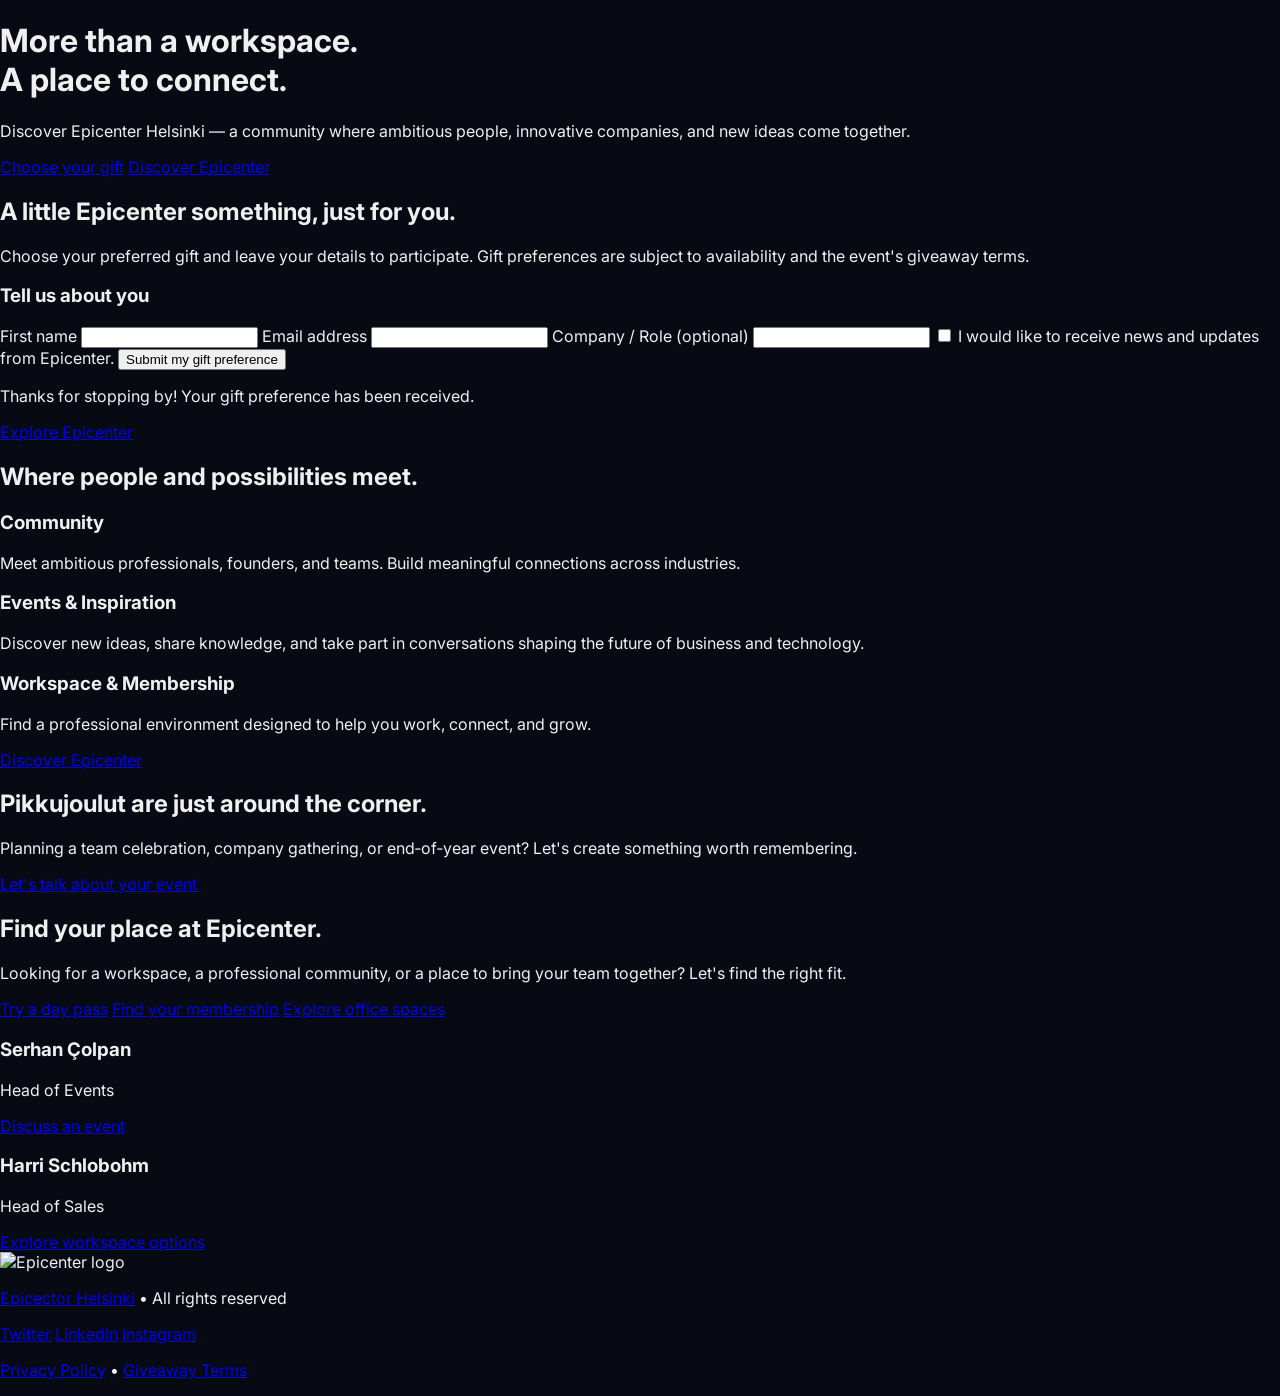
==== landing.html @ 3cfb0aae "Add landing page for Epicenter Women in Tech campaign" ====
<!DOCTYPE html>
<html lang="en">
<head>
  <meta charset="UTF-8" />
  <meta name="viewport" content="width=device-width, initial-scale=1.0" />
  <title>Epicenter Helsinki – Women in Tech Gift Experience</title>
  <meta name="description" content="Choose your Epicenter gift, learn about our community, and explore day‑pass & membership options at the Women in Tech event." />
  <link rel="icon" href="For%20sharing%20externally/Logos/PNG/Epicenter_general_white.png" type="image/png" />
  <!-- Google Fonts (Inter) -->
  <link href="https://fonts.googleapis.com/css2?family=Inter:wght@400;600;700&display=swap" rel="stylesheet" />
  <!-- Brand Font (ALS Schlange Slab) -->
  <style>
    @font-face {
      font-family: 'ALS Schlange Slab';
      src: url('For%20sharing%20externally/Epicenter%20Fonts/ALS%20Schlange%20Slab/Art.%20Lebedev%20Studio%20-%20ALSSchlangeslab.otf') format('opentype');
      font-weight: 400;
      font-style: normal;
    }
    body { font-family: 'ALS Schlange Slab', 'Inter', sans-serif; margin:0; background:#070913; color:#f0f0f0; }
  </style>
  <link rel="stylesheet" href="css/landing.css" />
</head>
<body>
  <header class="hero">
    <h1>More than a workspace.<br/>A place to connect.</h1>
    <p class="hero-subtitle">Discover Epicenter Helsinki — a community where ambitious people, innovative companies, and new ideas come together.</p>
    <div class="hero-cta">
      <a href="#gift-section" class="btn-primary">Choose your gift</a>
      <a href="https://epicenterhelsinki.com" target="_blank" class="btn-secondary">Discover Epicenter</a>
    </div>
  </header>

  <section id="gift-section" class="gift-selection">
    <h2>A little Epicenter something, just for you.</h2>
    <p class="gift-intro">Choose your preferred gift and leave your details to participate. Gift preferences are subject to availability and the event's giveaway terms.</p>
    <div class="gift-grid" id="gift-grid"></div>
    <form id="gift-form" class="gift-form" novalidate>
      <h3>Tell us about you</h3>
      <label>
        <span>First name</span>
        <input type="text" name="firstName" required />
      </label>
      <label>
        <span>Email address</span>
        <input type="email" name="email" required />
      </label>
      <label>
        <span>Company / Role (optional)</span>
        <input type="text" name="company" />
      </label>
      <label class="checkbox-label">
        <input type="checkbox" name="newsletter" />
        <span>I would like to receive news and updates from Epicenter.</span>
      </label>
      <button type="submit" class="btn-primary">Submit my gift preference</button>
    </form>
    <div id="form-success" class="modal hidden">
      <p>Thanks for stopping by! Your gift preference has been received.</p>
      <a href="https://epicenterhelsinki.com" target="_blank" class="btn-secondary">Explore Epicenter</a>
    </div>
  </section>

  <section class="discover-epicenter">
    <h2>Where people and possibilities meet.</h2>
    <div class="discover-grid">
      <div class="discover-item">
        <h3>Community</h3>
        <p>Meet ambitious professionals, founders, and teams. Build meaningful connections across industries.</p>
      </div>
      <div class="discover-item">
        <h3>Events & Inspiration</h3>
        <p>Discover new ideas, share knowledge, and take part in conversations shaping the future of business and technology.</p>
      </div>
      <div class="discover-item">
        <h3>Workspace & Membership</h3>
        <p>Find a professional environment designed to help you work, connect, and grow.</p>
      </div>
    </div>
    <a href="https://epicenterhelsinki.com" target="_blank" class="btn-primary">Discover Epicenter</a>
  </section>

  <section class="pikkujoulut">
    <h2>Pikkujoulut are just around the corner.</h2>
    <p>Planning a team celebration, company gathering, or end‑of‑year event? Let's create something worth remembering.</p>
    <a href="mailto:serhan@epicenterhelsinki.com" class="btn-primary">Let's talk about your event</a>
  </section>

  <section class="workspace-sales">
    <h2>Find your place at Epicenter.</h2>
    <p>Looking for a workspace, a professional community, or a place to bring your team together? Let's find the right fit.</p>
    <div class="workspace-actions">
      <a href="https://epicenterhelsinki.com/day-pass" target="_blank" class="btn-primary">Try a day pass</a>
      <a href="https://epicenterhelsinki.com/membership" target="_blank" class="btn-secondary">Find your membership</a>
      <a href="mailto:harri@epicenterhelsinki.com" class="btn-secondary">Explore office spaces</a>
    </div>
  </section>

  <section class="contact-cards">
    <div class="contact-card">
      <h3>Serhan Çolpan</h3>
      <p>Head of Events</p>
      <a href="mailto:serhan@epicenterhelsinki.com" class="btn-primary">Discuss an event</a>
    </div>
    <div class="contact-card">
      <h3>Harri Schlobohm</h3>
      <p>Head of Sales</p>
      <a href="mailto:harri@epicenterhelsinki.com" class="btn-primary">Explore workspace options</a>
    </div>
  </section>

  <footer class="site-footer">
    <img src="For%20sharing%20externally/Logos/PNG/Epicenter_general_white.png" alt="Epicenter logo" class="footer-logo" />
    <p><a href="https://epicenterhelsinki.com" target="_blank">Epicector Helsinki</a> • All rights reserved</p>
    <nav class="social-links">
      <a href="https://twitter.com/epicenterhelsinki" target="_blank" aria-label="Twitter">Twitter</a>
      <a href="https://www.linkedin.com/company/epicenterhelsinki" target="_blank" aria-label="LinkedIn">LinkedIn</a>
      <a href="https://instagram.com/epicenterhelsinki" target="_blank" aria-label="Instagram">Instagram</a>
    </nav>
    <p><a href="/privacy.html" target="_blank">Privacy Policy</a> • <a href="/terms.html" target="_blank">Giveaway Terms</a></p>
  </footer>

  <script src="js/config.js"></script>
  <script src="js/landing.js"></script>
</body>
</html>
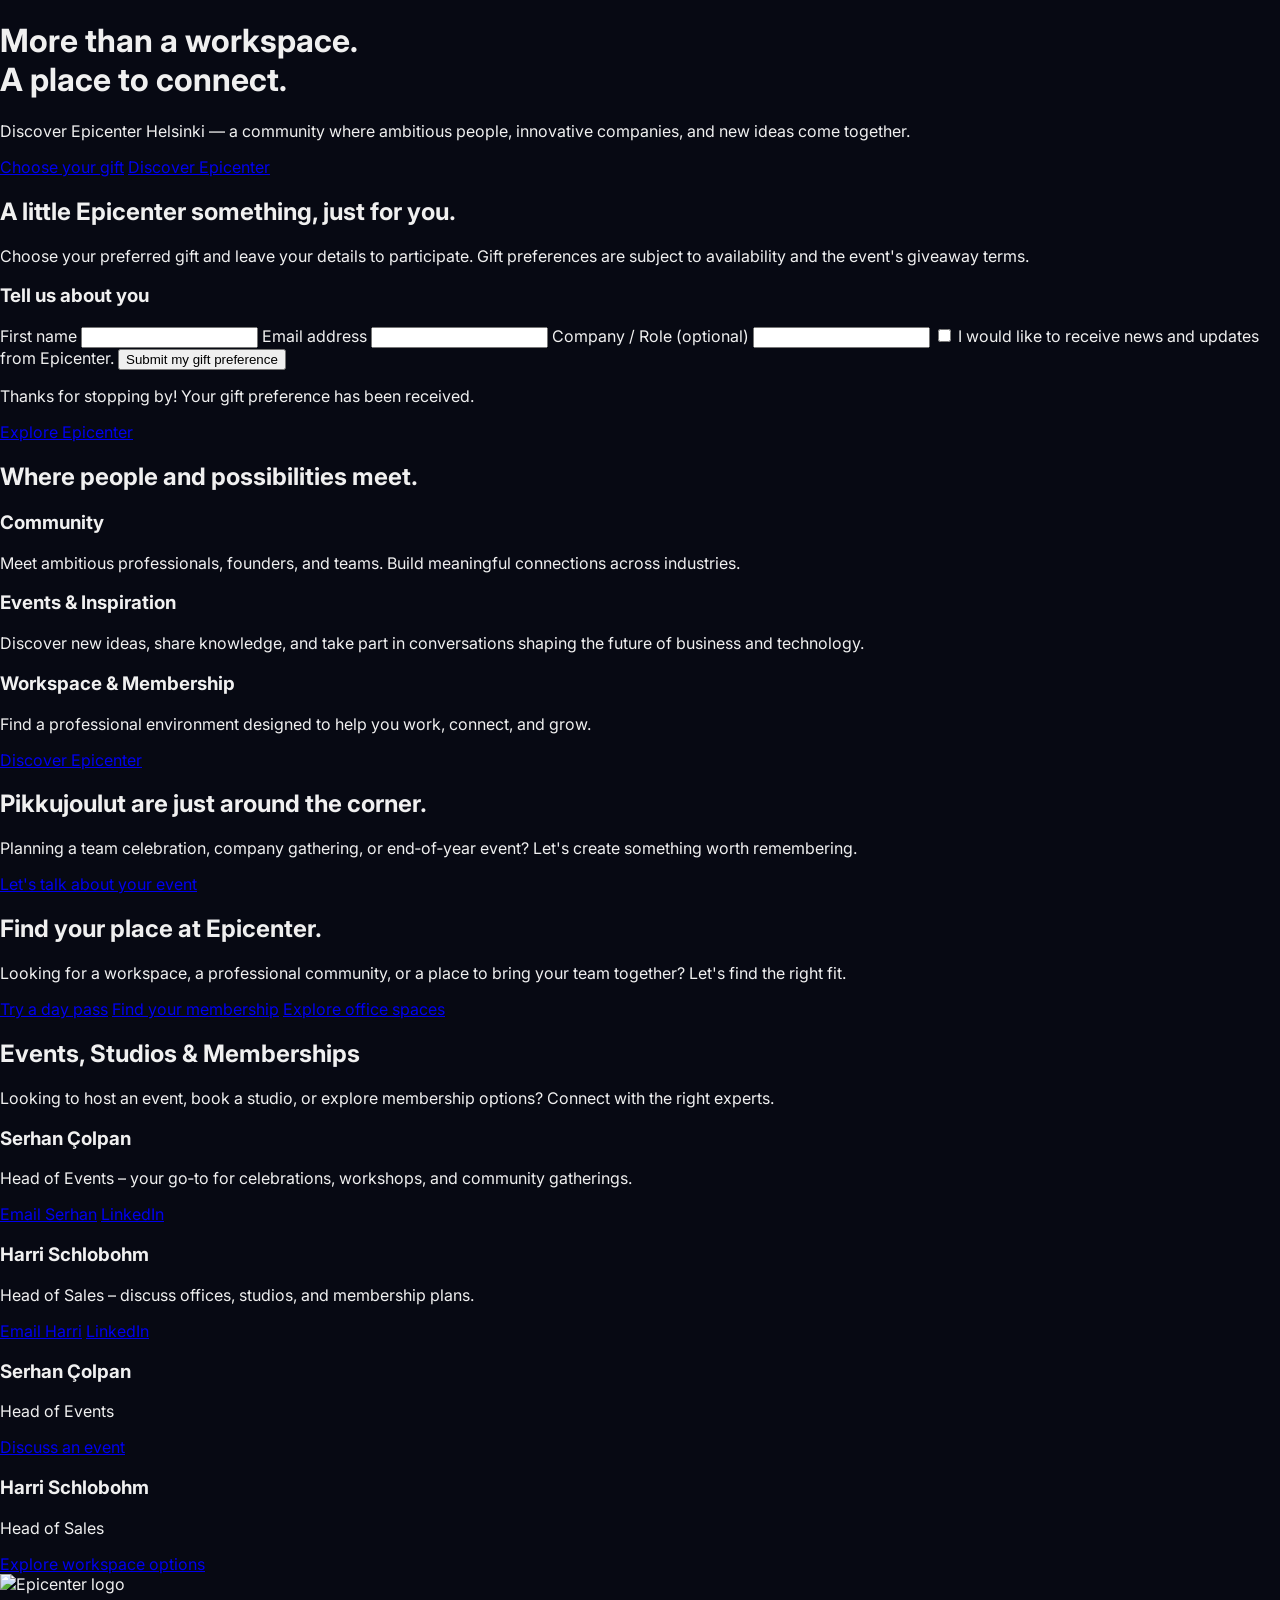
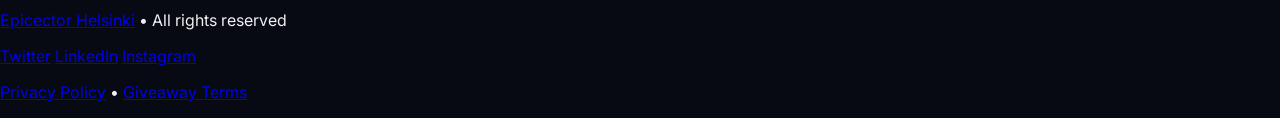
==== commit c5de68e5: "Add Events & Studios contact section to index.html" ====
--- a/landing.html
+++ b/landing.html
@@ -52,6 +52,7 @@
         <input type="checkbox" name="newsletter" />
         <span>I would like to receive news and updates from Epicenter.</span>
       </label>
+      <input type="hidden" name="gift" id="selected-gift" value="" />
       <button type="submit" class="btn-primary">Submit my gift preference</button>
     </form>
     <div id="form-success" class="modal hidden">
@@ -95,6 +96,26 @@
     </div>
   </section>
 
+<!-- Events & Studios Section -->
+<section class="events-studios">
+  <h2>Events, Studios & Memberships</h2>
+  <p>Looking to host an event, book a studio, or explore membership options? Connect with the right experts.</p>
+  <div class="event-cards">
+    <div class="event-card">
+      <h3>Serhan Çolpan</h3>
+      <p>Head of Events – your go‑to for celebrations, workshops, and community gatherings.</p>
+      <a href="mailto:serhan@epicenterhelsinki.com" class="btn-primary">Email Serhan</a>
+      <a href="https://www.linkedin.com/in/serhancolpan" target="_blank" class="btn-secondary">LinkedIn</a>
+    </div>
+    <div class="event-card">
+      <h3>Harri Schlobohm</h3>
+      <p>Head of Sales – discuss offices, studios, and membership plans.</p>
+      <a href="mailto:harri@epicenterhelsinki.com" class="btn-primary">Email Harri</a>
+      <a href="https://www.linkedin.com/in/harrischlobohm" target="_blank" class="btn-secondary">LinkedIn</a>
+    </div>
+  </div>
+</section>
+
   <section class="contact-cards">
     <div class="contact-card">
       <h3>Serhan Çolpan</h3>
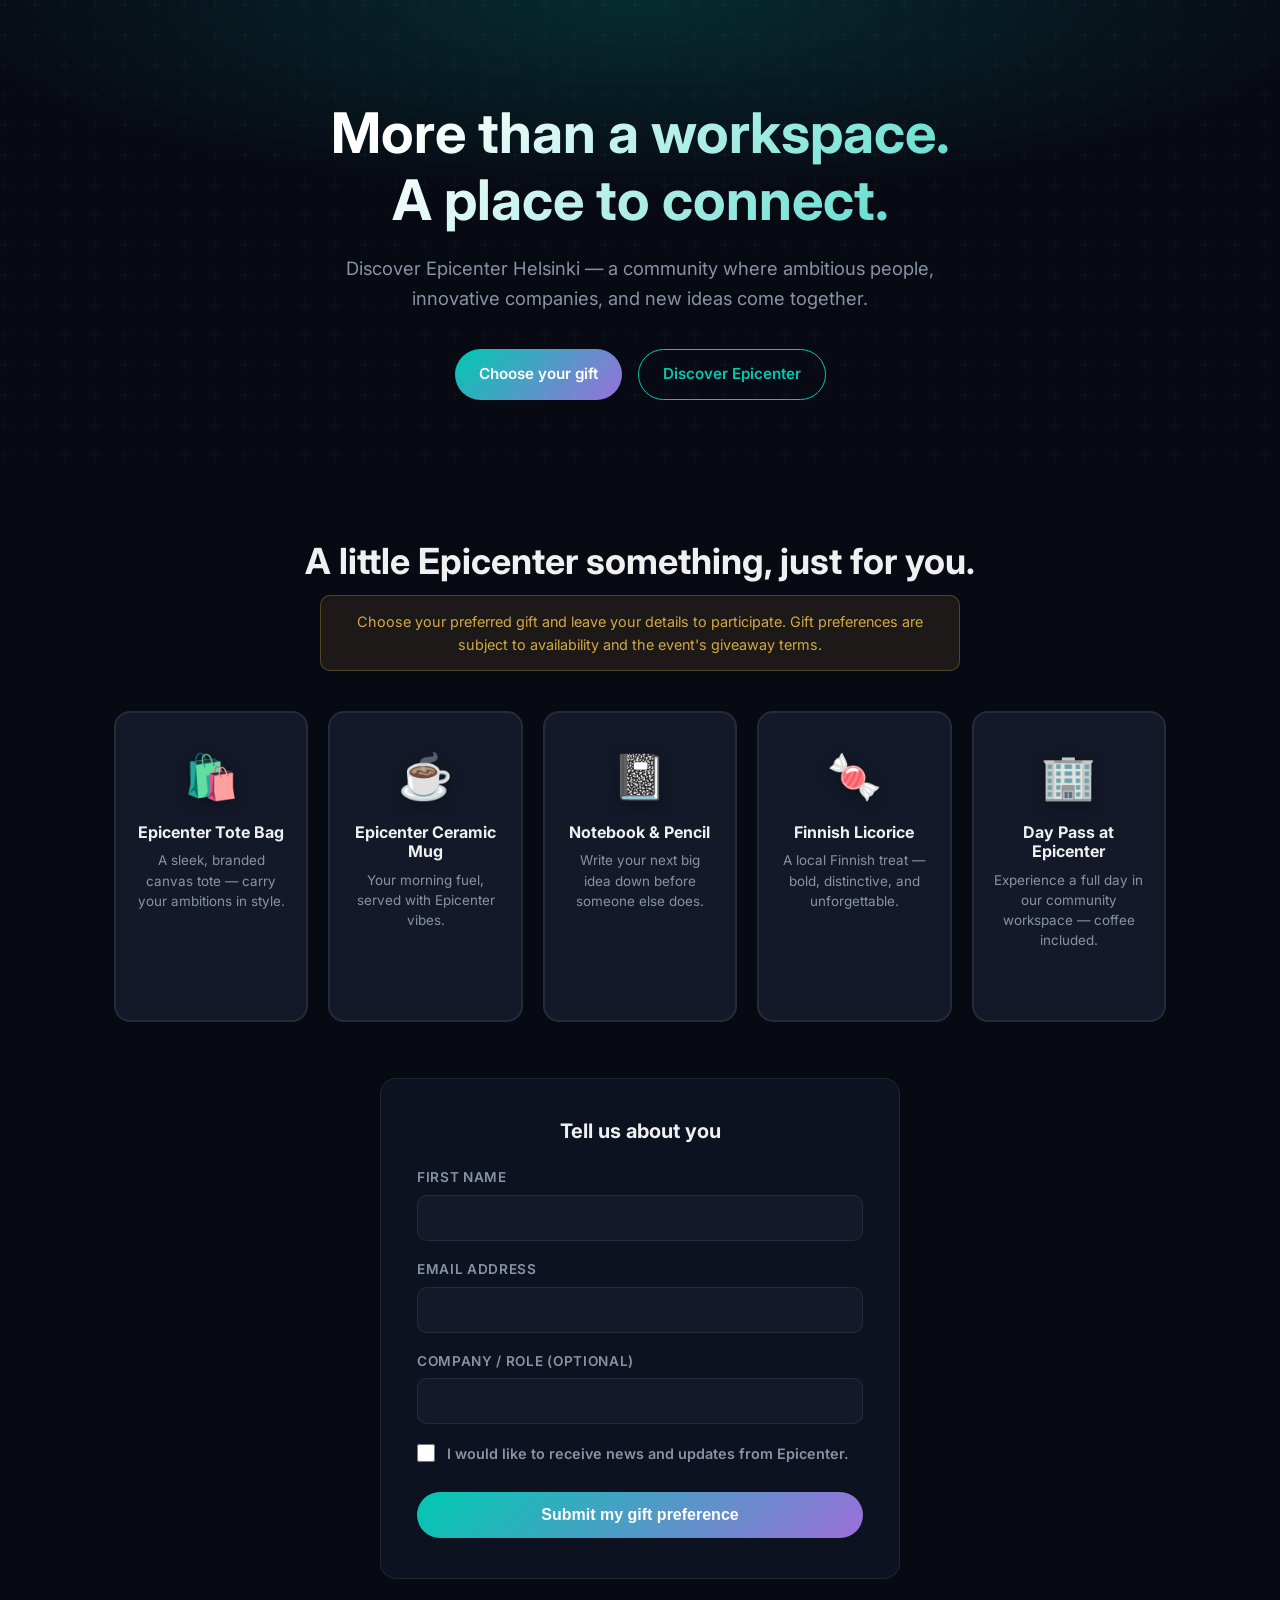
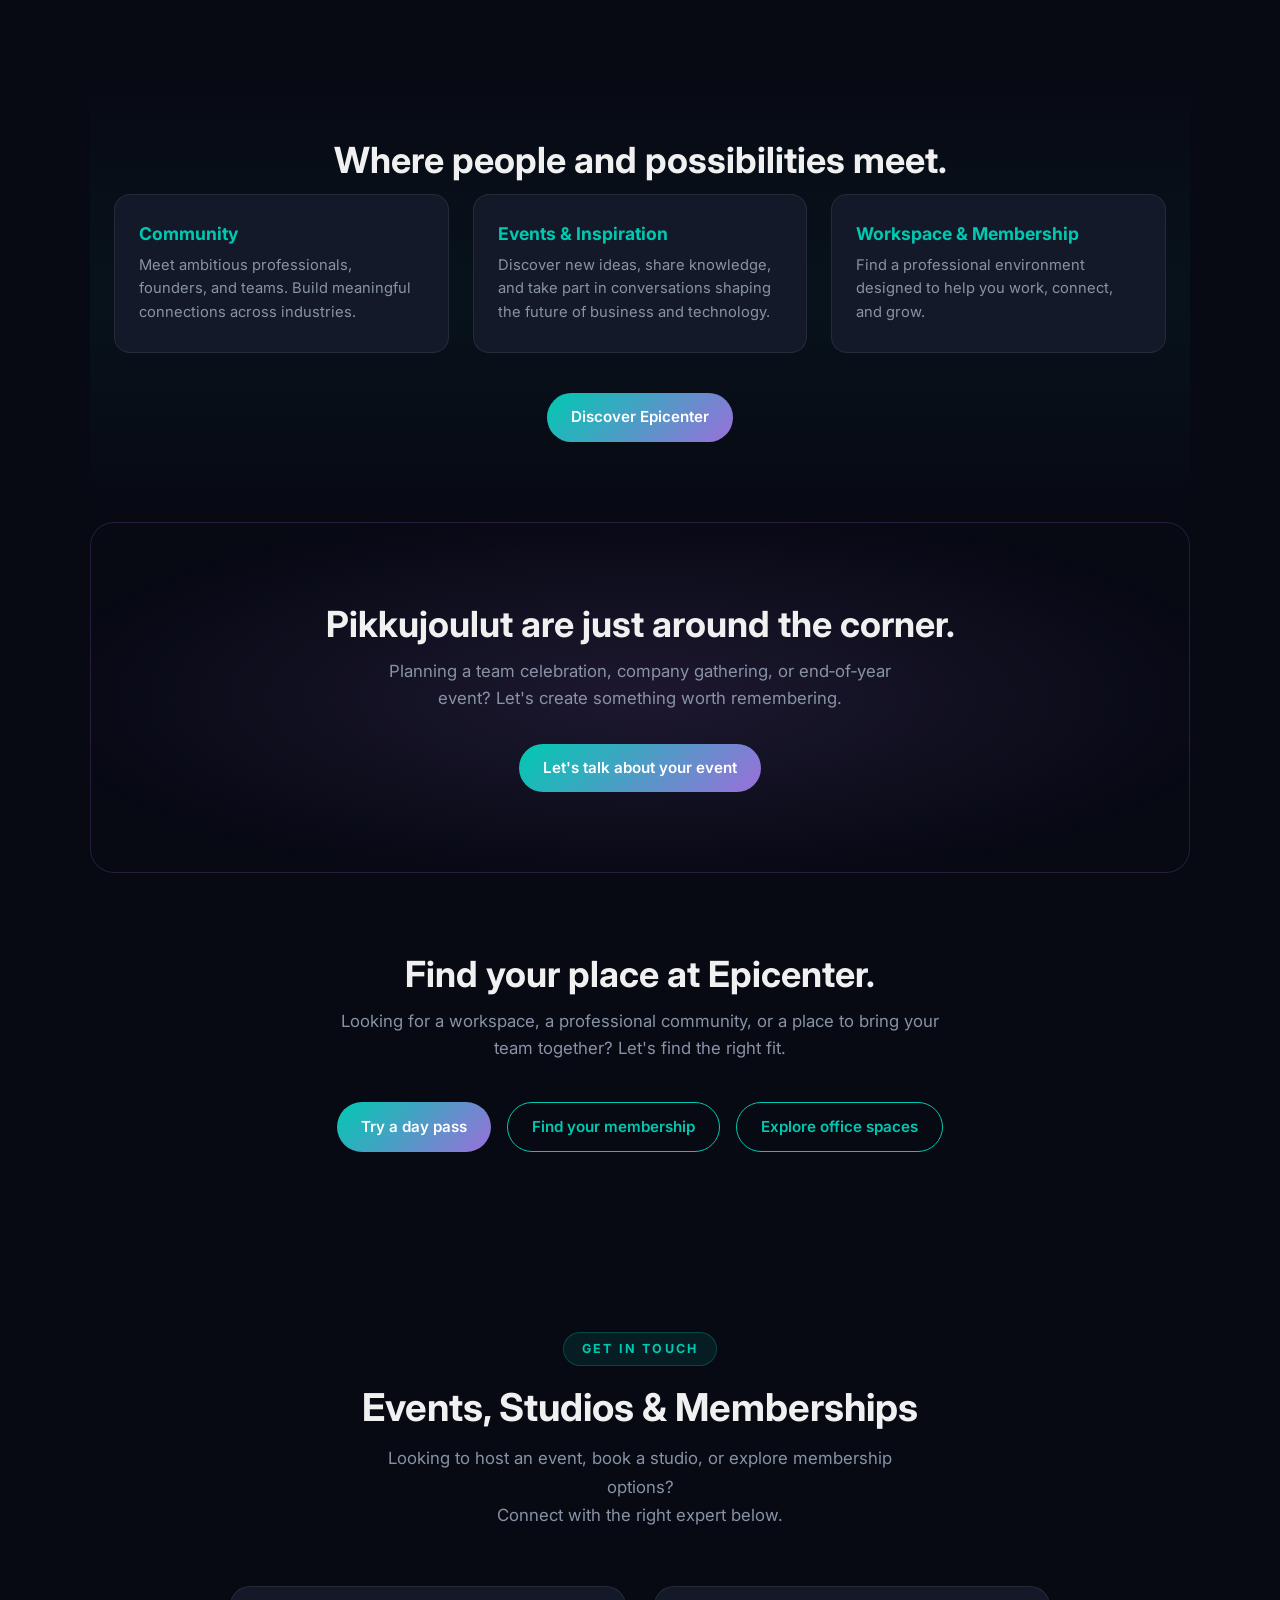
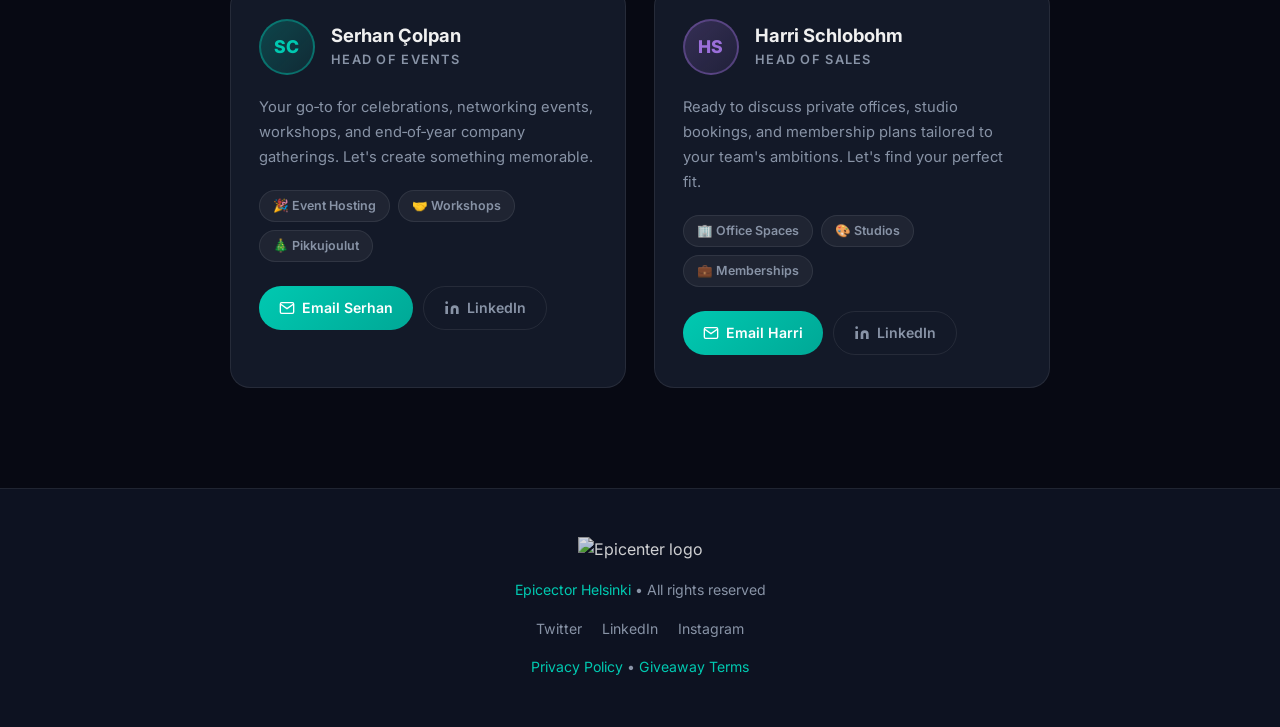
==== commit 4e8d4f43: "redesign: professional team contact section for Serhan & Harri" ====
--- a/landing.html
+++ b/landing.html
@@ -96,38 +96,82 @@
     </div>
   </section>
 
-<!-- Events & Studios Section -->
-<section class="events-studios">
-  <h2>Events, Studios & Memberships</h2>
-  <p>Looking to host an event, book a studio, or explore membership options? Connect with the right experts.</p>
-  <div class="event-cards">
-    <div class="event-card">
-      <h3>Serhan Çolpan</h3>
-      <p>Head of Events – your go‑to for celebrations, workshops, and community gatherings.</p>
-      <a href="mailto:serhan@epicenterhelsinki.com" class="btn-primary">Email Serhan</a>
-      <a href="https://www.linkedin.com/in/serhancolpan" target="_blank" class="btn-secondary">LinkedIn</a>
+<!-- Team Contact Section -->
+<section class="team-section">
+  <div class="team-section__header">
+    <span class="team-section__eyebrow">Get in touch</span>
+    <h2>Events, Studios &amp; Memberships</h2>
+    <p>Looking to host an event, book a studio, or explore membership options?<br>Connect with the right expert below.</p>
+  </div>
+
+  <div class="team-grid">
+
+    <!-- Serhan Çolpan -->
+    <div class="team-card">
+      <div class="team-card__top">
+        <div class="team-card__avatar team-card__avatar--teal">
+          <span>SC</span>
+        </div>
+        <div class="team-card__identity">
+          <h3 class="team-card__name">Serhan Çolpan</h3>
+          <span class="team-card__role">Head of Events</span>
+        </div>
+      </div>
+      <p class="team-card__bio">
+        Your go‑to for celebrations, networking events, workshops, and
+        end‑of‑year company gatherings. Let's create something memorable.
+      </p>
+      <div class="team-card__topics">
+        <span class="topic-pill">🎉 Event Hosting</span>
+        <span class="topic-pill">🤝 Workshops</span>
+        <span class="topic-pill">🎄 Pikkujoulut</span>
+      </div>
+      <div class="team-card__actions">
+        <a href="mailto:serhan@epicenterhelsinki.com" class="team-btn team-btn--primary">
+          <svg width="16" height="16" viewBox="0 0 24 24" fill="none" stroke="currentColor" stroke-width="2"><path d="M4 4h16c1.1 0 2 .9 2 2v12c0 1.1-.9 2-2 2H4c-1.1 0-2-.9-2-2V6c0-1.1.9-2 2-2z"/><polyline points="22,6 12,13 2,6"/></svg>
+          Email Serhan
+        </a>
+        <a href="https://www.linkedin.com/in/serhancolpan" target="_blank" rel="noopener noreferrer" class="team-btn team-btn--ghost">
+          <svg width="16" height="16" viewBox="0 0 24 24" fill="currentColor"><path d="M16 8a6 6 0 0 1 6 6v7h-4v-7a2 2 0 0 0-2-2 2 2 0 0 0-2 2v7h-4v-7a6 6 0 0 1 6-6z"/><rect x="2" y="9" width="4" height="12"/><circle cx="4" cy="4" r="2"/></svg>
+          LinkedIn
+        </a>
+      </div>
     </div>
-    <div class="event-card">
-      <h3>Harri Schlobohm</h3>
-      <p>Head of Sales – discuss offices, studios, and membership plans.</p>
-      <a href="mailto:harri@epicenterhelsinki.com" class="btn-primary">Email Harri</a>
-      <a href="https://www.linkedin.com/in/harrischlobohm" target="_blank" class="btn-secondary">LinkedIn</a>
+
+    <!-- Harri Schlobohm -->
+    <div class="team-card">
+      <div class="team-card__top">
+        <div class="team-card__avatar team-card__avatar--purple">
+          <span>HS</span>
+        </div>
+        <div class="team-card__identity">
+          <h3 class="team-card__name">Harri Schlobohm</h3>
+          <span class="team-card__role">Head of Sales</span>
+        </div>
+      </div>
+      <p class="team-card__bio">
+        Ready to discuss private offices, studio bookings, and membership plans
+        tailored to your team's ambitions. Let's find your perfect fit.
+      </p>
+      <div class="team-card__topics">
+        <span class="topic-pill">🏢 Office Spaces</span>
+        <span class="topic-pill">🎨 Studios</span>
+        <span class="topic-pill">💼 Memberships</span>
+      </div>
+      <div class="team-card__actions">
+        <a href="mailto:harri@epicenterhelsinki.com" class="team-btn team-btn--primary">
+          <svg width="16" height="16" viewBox="0 0 24 24" fill="none" stroke="currentColor" stroke-width="2"><path d="M4 4h16c1.1 0 2 .9 2 2v12c0 1.1-.9 2-2 2H4c-1.1 0-2-.9-2-2V6c0-1.1.9-2 2-2z"/><polyline points="22,6 12,13 2,6"/></svg>
+          Email Harri
+        </a>
+        <a href="https://www.linkedin.com/in/harrischlobohm" target="_blank" rel="noopener noreferrer" class="team-btn team-btn--ghost">
+          <svg width="16" height="16" viewBox="0 0 24 24" fill="currentColor"><path d="M16 8a6 6 0 0 1 6 6v7h-4v-7a2 2 0 0 0-2-2 2 2 0 0 0-2 2v7h-4v-7a6 6 0 0 1 6-6z"/><rect x="2" y="9" width="4" height="12"/><circle cx="4" cy="4" r="2"/></svg>
+          LinkedIn
+        </a>
+      </div>
     </div>
+
   </div>
 </section>
-
-  <section class="contact-cards">
-    <div class="contact-card">
-      <h3>Serhan Çolpan</h3>
-      <p>Head of Events</p>
-      <a href="mailto:serhan@epicenterhelsinki.com" class="btn-primary">Discuss an event</a>
-    </div>
-    <div class="contact-card">
-      <h3>Harri Schlobohm</h3>
-      <p>Head of Sales</p>
-      <a href="mailto:harri@epicenterhelsinki.com" class="btn-primary">Explore workspace options</a>
-    </div>
-  </section>
 
   <footer class="site-footer">
     <img src="For%20sharing%20externally/Logos/PNG/Epicenter_general_white.png" alt="Epicenter logo" class="footer-logo" />
--- a/css/landing.css
+++ b/css/landing.css
@@ -0,0 +1,653 @@
+/* ═══════════════════════════════════════════════════════════
+   landing.css – Epicenter Helsinki Women in Tech Campaign Page
+   ═══════════════════════════════════════════════════════════ */
+
+/* ── Reset & Base ─────────────────────────────────────────── */
+*, *::before, *::after { box-sizing: border-box; margin: 0; padding: 0; }
+
+:root {
+  --epi-black:    #070913;
+  --epi-surface:  #0d1221;
+  --epi-card:     #131928;
+  --epi-border:   rgba(255,255,255,0.08);
+  --epi-gold:     #d4a843;
+  --epi-teal:     #00c9b1;
+  --epi-purple:   #9b6fda;
+  --epi-white:    #f0f0f0;
+  --epi-muted:    #8893a6;
+  --radius:       16px;
+  --radius-sm:    10px;
+  --trans:        0.25s ease;
+}
+
+html { scroll-behavior: smooth; }
+
+body {
+  background: var(--epi-black);
+  color: var(--epi-white);
+  min-height: 100vh;
+  line-height: 1.6;
+}
+
+h1, h2, h3, h4 { line-height: 1.2; }
+a { text-decoration: none; color: inherit; }
+
+/* ── Buttons ──────────────────────────────────────────────── */
+.btn-primary,
+.btn-secondary {
+  display: inline-flex;
+  align-items: center;
+  gap: 8px;
+  padding: 12px 24px;
+  border-radius: 100px;
+  font-size: 0.95rem;
+  font-weight: 600;
+  cursor: pointer;
+  transition: transform var(--trans), box-shadow var(--trans), background var(--trans);
+  border: none;
+  white-space: nowrap;
+}
+
+.btn-primary {
+  background: linear-gradient(135deg, var(--epi-teal), var(--epi-purple));
+  color: #fff;
+}
+.btn-primary:hover {
+  transform: translateY(-2px);
+  box-shadow: 0 8px 24px rgba(0,201,177,0.35);
+}
+
+.btn-secondary {
+  background: transparent;
+  color: var(--epi-teal);
+  border: 1.5px solid var(--epi-teal);
+}
+.btn-secondary:hover {
+  background: rgba(0,201,177,0.1);
+  transform: translateY(-2px);
+}
+
+/* ── Hero ─────────────────────────────────────────────────── */
+.hero {
+  position: relative;
+  padding: 100px 24px 80px;
+  text-align: center;
+  background:
+    radial-gradient(ellipse 80% 60% at 50% 0%, rgba(0,201,177,0.18) 0%, transparent 70%),
+    var(--epi-black);
+  overflow: hidden;
+}
+.hero::before {
+  content: '';
+  position: absolute;
+  inset: 0;
+  background: url("data:image/svg+xml,%3Csvg width='60' height='60' viewBox='0 0 60 60' xmlns='http://www.w3.org/2000/svg'%3E%3Cg fill='none' fill-rule='evenodd'%3E%3Cg fill='%23ffffff' fill-opacity='0.02'%3E%3Cpath d='M36 34v-4h-2v4h-4v2h4v4h2v-4h4v-2h-4zm0-30V0h-2v4h-4v2h4v4h2V6h4V4h-4zM6 34v-4H4v4H0v2h4v4h2v-4h4v-2H6zM6 4V0H4v4H0v2h4v4h2V6h4V4H6z'/%3E%3C/g%3E%3C/g%3E%3C/svg%3E");
+  pointer-events: none;
+}
+.hero h1 {
+  font-size: clamp(2rem, 5vw, 3.5rem);
+  font-weight: 700;
+  margin-bottom: 20px;
+  background: linear-gradient(135deg, #fff 30%, var(--epi-teal));
+  -webkit-background-clip: text;
+  -webkit-text-fill-color: transparent;
+  background-clip: text;
+}
+.hero-subtitle {
+  font-size: 1.15rem;
+  color: var(--epi-muted);
+  max-width: 600px;
+  margin: 0 auto 36px;
+}
+.hero-cta { display: flex; gap: 16px; justify-content: center; flex-wrap: wrap; }
+
+/* ── Section Common ───────────────────────────────────────── */
+section {
+  padding: 80px 24px;
+  max-width: 1100px;
+  margin: 0 auto;
+}
+section h2 {
+  font-size: clamp(1.5rem, 3.5vw, 2.25rem);
+  margin-bottom: 12px;
+  text-align: center;
+}
+section > p {
+  text-align: center;
+  color: var(--epi-muted);
+  max-width: 640px;
+  margin: 0 auto 40px;
+  font-size: 1.05rem;
+}
+
+/* ── Gift Selection ───────────────────────────────────────── */
+.gift-selection { padding-top: 60px; }
+
+.gift-intro {
+  background: rgba(212,168,67,0.1);
+  border: 1px solid rgba(212,168,67,0.3);
+  border-radius: var(--radius-sm);
+  padding: 14px 20px;
+  color: var(--epi-gold);
+  font-size: 0.9rem;
+  text-align: center;
+  max-width: 640px;
+  margin: 0 auto 40px;
+}
+
+/* Gift card grid */
+.gift-grid {
+  display: grid;
+  grid-template-columns: repeat(auto-fit, minmax(190px, 1fr));
+  gap: 20px;
+  margin-bottom: 56px;
+}
+
+.gift-card {
+  position: relative;
+  background: var(--epi-card);
+  border: 2px solid var(--epi-border);
+  border-radius: var(--radius);
+  padding: 28px 20px 24px;
+  text-align: center;
+  cursor: pointer;
+  transition: border-color var(--trans), transform var(--trans), box-shadow var(--trans);
+  overflow: hidden;
+}
+.gift-card::after {
+  content: '';
+  position: absolute;
+  inset: 0;
+  border-radius: inherit;
+  background: linear-gradient(135deg, var(--epi-teal), var(--epi-purple));
+  opacity: 0;
+  transition: opacity var(--trans);
+  z-index: 0;
+}
+.gift-card:hover {
+  border-color: var(--epi-teal);
+  transform: translateY(-4px);
+  box-shadow: 0 12px 32px rgba(0,201,177,0.2);
+}
+.gift-card.selected {
+  border-color: var(--epi-teal);
+  box-shadow: 0 0 0 3px rgba(0,201,177,0.25), 0 12px 32px rgba(0,201,177,0.2);
+}
+.gift-card > * { position: relative; z-index: 1; }
+
+.gift-emoji {
+  font-size: 2.75rem;
+  margin-bottom: 12px;
+  display: block;
+  filter: drop-shadow(0 4px 8px rgba(0,0,0,0.3));
+}
+.gift-name {
+  font-size: 1rem;
+  font-weight: 700;
+  margin-bottom: 8px;
+  color: var(--epi-white);
+}
+.gift-desc {
+  font-size: 0.84rem;
+  color: var(--epi-muted);
+  line-height: 1.5;
+  margin-bottom: 16px;
+}
+.gift-select-indicator {
+  height: 30px;
+  display: flex;
+  align-items: center;
+  justify-content: center;
+}
+.gift-select-indicator span {
+  font-size: 0.82rem;
+  font-weight: 700;
+  color: var(--epi-teal);
+  background: rgba(0,201,177,0.12);
+  border: 1px solid var(--epi-teal);
+  border-radius: 100px;
+  padding: 4px 14px;
+  opacity: 0;
+  transform: translateY(6px);
+  transition: opacity var(--trans), transform var(--trans);
+  letter-spacing: 0.05em;
+}
+.gift-card.selected .gift-select-indicator span {
+  opacity: 1;
+  transform: translateY(0);
+}
+
+/* ── Gift Form ────────────────────────────────────────────── */
+.gift-form {
+  background: var(--epi-surface);
+  border: 1px solid var(--epi-border);
+  border-radius: var(--radius);
+  padding: 40px 36px;
+  max-width: 520px;
+  margin: 0 auto;
+}
+.gift-form h3 {
+  font-size: 1.25rem;
+  margin-bottom: 24px;
+  text-align: center;
+}
+.gift-form label {
+  display: flex;
+  flex-direction: column;
+  gap: 6px;
+  margin-bottom: 18px;
+}
+.gift-form label span {
+  font-size: 0.85rem;
+  font-weight: 600;
+  color: var(--epi-muted);
+  text-transform: uppercase;
+  letter-spacing: 0.05em;
+}
+.gift-form input[type="text"],
+.gift-form input[type="email"] {
+  background: var(--epi-card);
+  border: 1.5px solid var(--epi-border);
+  border-radius: var(--radius-sm);
+  padding: 12px 16px;
+  color: var(--epi-white);
+  font-size: 1rem;
+  font-family: inherit;
+  transition: border-color var(--trans);
+  outline: none;
+}
+.gift-form input:focus {
+  border-color: var(--epi-teal);
+}
+.checkbox-label {
+  flex-direction: row !important;
+  align-items: flex-start !important;
+  gap: 12px !important;
+  cursor: pointer;
+}
+.checkbox-label input[type="checkbox"] {
+  width: 18px;
+  height: 18px;
+  accent-color: var(--epi-teal);
+  flex-shrink: 0;
+  margin-top: 2px;
+}
+.checkbox-label span { font-size: 0.9rem !important; text-transform: none !important; letter-spacing: 0 !important; color: var(--epi-muted) !important; }
+
+.gift-form .btn-primary {
+  width: 100%;
+  justify-content: center;
+  padding: 14px 24px;
+  font-size: 1rem;
+  margin-top: 8px;
+}
+
+.form-error {
+  color: #ff6b6b;
+  font-size: 0.88rem;
+  text-align: center;
+  margin-bottom: 10px;
+  animation: fadeIn 0.3s ease;
+}
+
+/* Success modal */
+.modal {
+  background: var(--epi-surface);
+  border: 1px solid var(--epi-teal);
+  border-radius: var(--radius);
+  padding: 48px 36px;
+  max-width: 520px;
+  margin: 0 auto;
+  text-align: center;
+}
+.modal p {
+  font-size: 1.1rem;
+  margin-bottom: 24px;
+  color: var(--epi-white);
+}
+.hidden { display: none !important; }
+
+/* ── Discover Epicenter ───────────────────────────────────── */
+.discover-epicenter {
+  text-align: center;
+  background: linear-gradient(180deg, transparent, rgba(0,201,177,0.05), transparent);
+}
+.discover-grid {
+  display: grid;
+  grid-template-columns: repeat(auto-fit, minmax(240px, 1fr));
+  gap: 24px;
+  margin-bottom: 40px;
+}
+.discover-item {
+  background: var(--epi-card);
+  border: 1px solid var(--epi-border);
+  border-radius: var(--radius);
+  padding: 28px 24px;
+  text-align: left;
+}
+.discover-item h3 {
+  font-size: 1.1rem;
+  margin-bottom: 10px;
+  color: var(--epi-teal);
+}
+.discover-item p { font-size: 0.92rem; color: var(--epi-muted); }
+
+/* ── Pikkujoulut ──────────────────────────────────────────── */
+.pikkujoulut {
+  background: radial-gradient(ellipse 80% 80% at 50% 50%, rgba(155,111,218,0.15) 0%, transparent 70%);
+  border: 1px solid rgba(155,111,218,0.2);
+  border-radius: 24px;
+  text-align: center;
+}
+.pikkujoulut p {
+  color: var(--epi-muted);
+  max-width: 540px;
+  margin: 0 auto 32px;
+}
+
+/* ── Workspace & Sales ────────────────────────────────────── */
+.workspace-sales { text-align: center; }
+.workspace-actions {
+  display: flex;
+  gap: 16px;
+  justify-content: center;
+  flex-wrap: wrap;
+}
+
+/* ── Events & Studios ─────────────────────────────────────── */
+.events-studios { text-align: center; }
+.event-cards {
+  display: grid;
+  grid-template-columns: repeat(auto-fit, minmax(280px, 1fr));
+  gap: 24px;
+  max-width: 700px;
+  margin: 0 auto;
+}
+.event-card {
+  background: var(--epi-card);
+  border: 1px solid var(--epi-border);
+  border-radius: var(--radius);
+  padding: 32px 28px;
+  text-align: left;
+  transition: border-color var(--trans), transform var(--trans);
+}
+.event-card:hover {
+  border-color: var(--epi-teal);
+  transform: translateY(-4px);
+}
+.event-card h3 {
+  font-size: 1.2rem;
+  margin-bottom: 6px;
+}
+.event-card p {
+  font-size: 0.9rem;
+  color: var(--epi-muted);
+  text-align: left;
+  margin: 0 0 20px;
+}
+.event-card a { margin-right: 10px; margin-top: 4px; }
+
+/* ── Contact Cards ────────────────────────────────────────── */
+.contact-cards {
+  display: flex;
+  gap: 24px;
+  justify-content: center;
+  flex-wrap: wrap;
+  padding: 0 24px 80px;
+  max-width: 1100px;
+  margin: 0 auto;
+}
+.contact-card {
+  background: var(--epi-card);
+  border: 1px solid var(--epi-border);
+  border-radius: var(--radius);
+  padding: 28px 24px;
+  text-align: center;
+  min-width: 220px;
+  flex: 1;
+  max-width: 340px;
+}
+.contact-card h3 { font-size: 1.1rem; margin-bottom: 6px; }
+.contact-card p { font-size: 0.88rem; color: var(--epi-muted); margin-bottom: 18px; }
+
+/* ── Footer ───────────────────────────────────────────────── */
+.site-footer {
+  background: var(--epi-surface);
+  border-top: 1px solid var(--epi-border);
+  padding: 48px 24px 32px;
+  text-align: center;
+}
+.footer-logo {
+  height: 36px;
+  width: auto;
+  margin-bottom: 16px;
+  opacity: 0.85;
+}
+.site-footer p {
+  font-size: 0.88rem;
+  color: var(--epi-muted);
+  margin-bottom: 16px;
+}
+.site-footer a { color: var(--epi-teal); transition: opacity var(--trans); }
+.site-footer a:hover { opacity: 0.75; }
+.social-links { display: flex; gap: 20px; justify-content: center; margin-bottom: 16px; }
+.social-links a { font-size: 0.88rem; color: var(--epi-muted); }
+.social-links a:hover { color: var(--epi-teal); }
+
+
+/* ── Team Section ─────────────────────────────────────────── */
+.team-section {
+  padding: 100px 24px;
+  max-width: 1100px;
+  margin: 0 auto;
+  text-align: center;
+}
+
+.team-section__header {
+  margin-bottom: 56px;
+}
+
+.team-section__eyebrow {
+  display: inline-block;
+  font-size: 0.78rem;
+  font-weight: 700;
+  letter-spacing: 0.18em;
+  text-transform: uppercase;
+  color: var(--epi-teal);
+  background: rgba(0,201,177,0.1);
+  border: 1px solid rgba(0,201,177,0.25);
+  border-radius: 100px;
+  padding: 6px 18px;
+  margin-bottom: 18px;
+}
+
+.team-section h2 {
+  font-size: clamp(1.6rem, 3.5vw, 2.4rem);
+  margin-bottom: 14px;
+  text-align: center;
+}
+
+.team-section > .team-section__header > p {
+  color: var(--epi-muted);
+  font-size: 1.05rem;
+  max-width: 540px;
+  margin: 0 auto;
+  line-height: 1.7;
+  text-align: center;
+}
+
+/* Team grid — 2 columns on desktop, 1 on mobile */
+.team-grid {
+  display: grid;
+  grid-template-columns: repeat(auto-fit, minmax(320px, 1fr));
+  gap: 28px;
+  max-width: 820px;
+  margin: 0 auto;
+}
+
+/* Team card */
+.team-card {
+  background: var(--epi-card);
+  border: 1px solid var(--epi-border);
+  border-radius: 20px;
+  padding: 32px 28px;
+  text-align: left;
+  transition: border-color var(--trans), transform var(--trans), box-shadow var(--trans);
+  position: relative;
+  overflow: hidden;
+}
+.team-card::before {
+  content: '';
+  position: absolute;
+  top: 0; left: 0; right: 0;
+  height: 3px;
+  border-radius: 20px 20px 0 0;
+  background: linear-gradient(90deg, var(--epi-teal), var(--epi-purple));
+  opacity: 0;
+  transition: opacity var(--trans);
+}
+.team-card:hover {
+  border-color: rgba(0,201,177,0.3);
+  transform: translateY(-6px);
+  box-shadow: 0 20px 48px rgba(0,0,0,0.4);
+}
+.team-card:hover::before { opacity: 1; }
+
+/* Card top row: avatar + identity */
+.team-card__top {
+  display: flex;
+  align-items: center;
+  gap: 16px;
+  margin-bottom: 20px;
+}
+
+.team-card__avatar {
+  width: 56px;
+  height: 56px;
+  border-radius: 50%;
+  display: flex;
+  align-items: center;
+  justify-content: center;
+  font-size: 1.1rem;
+  font-weight: 800;
+  flex-shrink: 0;
+  letter-spacing: 0.04em;
+}
+.team-card__avatar--teal {
+  background: linear-gradient(135deg, rgba(0,201,177,0.25), rgba(0,201,177,0.1));
+  border: 2px solid rgba(0,201,177,0.4);
+  color: var(--epi-teal);
+}
+.team-card__avatar--purple {
+  background: linear-gradient(135deg, rgba(155,111,218,0.25), rgba(155,111,218,0.1));
+  border: 2px solid rgba(155,111,218,0.4);
+  color: var(--epi-purple);
+}
+
+.team-card__identity { display: flex; flex-direction: column; gap: 4px; }
+
+.team-card__name {
+  font-size: 1.15rem;
+  font-weight: 700;
+  color: var(--epi-white);
+  margin: 0;
+}
+
+.team-card__role {
+  font-size: 0.8rem;
+  font-weight: 600;
+  letter-spacing: 0.1em;
+  text-transform: uppercase;
+  color: var(--epi-muted);
+}
+
+/* Bio */
+.team-card__bio {
+  font-size: 0.92rem;
+  color: var(--epi-muted);
+  line-height: 1.7;
+  margin-bottom: 20px;
+  text-align: left;
+}
+
+/* Topic pills */
+.team-card__topics {
+  display: flex;
+  flex-wrap: wrap;
+  gap: 8px;
+  margin-bottom: 24px;
+}
+
+.topic-pill {
+  display: inline-flex;
+  align-items: center;
+  gap: 5px;
+  font-size: 0.78rem;
+  font-weight: 600;
+  color: var(--epi-muted);
+  background: rgba(255,255,255,0.05);
+  border: 1px solid var(--epi-border);
+  border-radius: 100px;
+  padding: 5px 13px;
+  transition: border-color var(--trans), color var(--trans);
+}
+.team-card:hover .topic-pill {
+  border-color: rgba(0,201,177,0.2);
+  color: var(--epi-white);
+}
+
+/* Action buttons */
+.team-card__actions {
+  display: flex;
+  gap: 10px;
+  flex-wrap: wrap;
+}
+
+.team-btn {
+  display: inline-flex;
+  align-items: center;
+  gap: 7px;
+  padding: 10px 20px;
+  border-radius: 100px;
+  font-size: 0.88rem;
+  font-weight: 600;
+  cursor: pointer;
+  transition: transform var(--trans), box-shadow var(--trans), background var(--trans), color var(--trans);
+  border: none;
+  white-space: nowrap;
+  text-decoration: none;
+}
+
+.team-btn--primary {
+  background: linear-gradient(135deg, var(--epi-teal), #00a896);
+  color: #fff;
+}
+.team-btn--primary:hover {
+  transform: translateY(-2px);
+  box-shadow: 0 8px 20px rgba(0,201,177,0.4);
+}
+
+.team-btn--ghost {
+  background: transparent;
+  color: var(--epi-muted);
+  border: 1.5px solid var(--epi-border);
+}
+.team-btn--ghost:hover {
+  color: var(--epi-white);
+  border-color: rgba(255,255,255,0.25);
+  background: rgba(255,255,255,0.04);
+  transform: translateY(-2px);
+}
+
+
+@keyframes fadeIn {
+  from { opacity: 0; transform: translateY(6px); }
+  to   { opacity: 1; transform: translateY(0); }
+}
+
+/* ── Responsive ───────────────────────────────────────────── */
+@media (max-width: 600px) {
+  .gift-form { padding: 28px 20px; }
+  .hero { padding: 72px 20px 60px; }
+  section { padding: 60px 20px; }
+}
